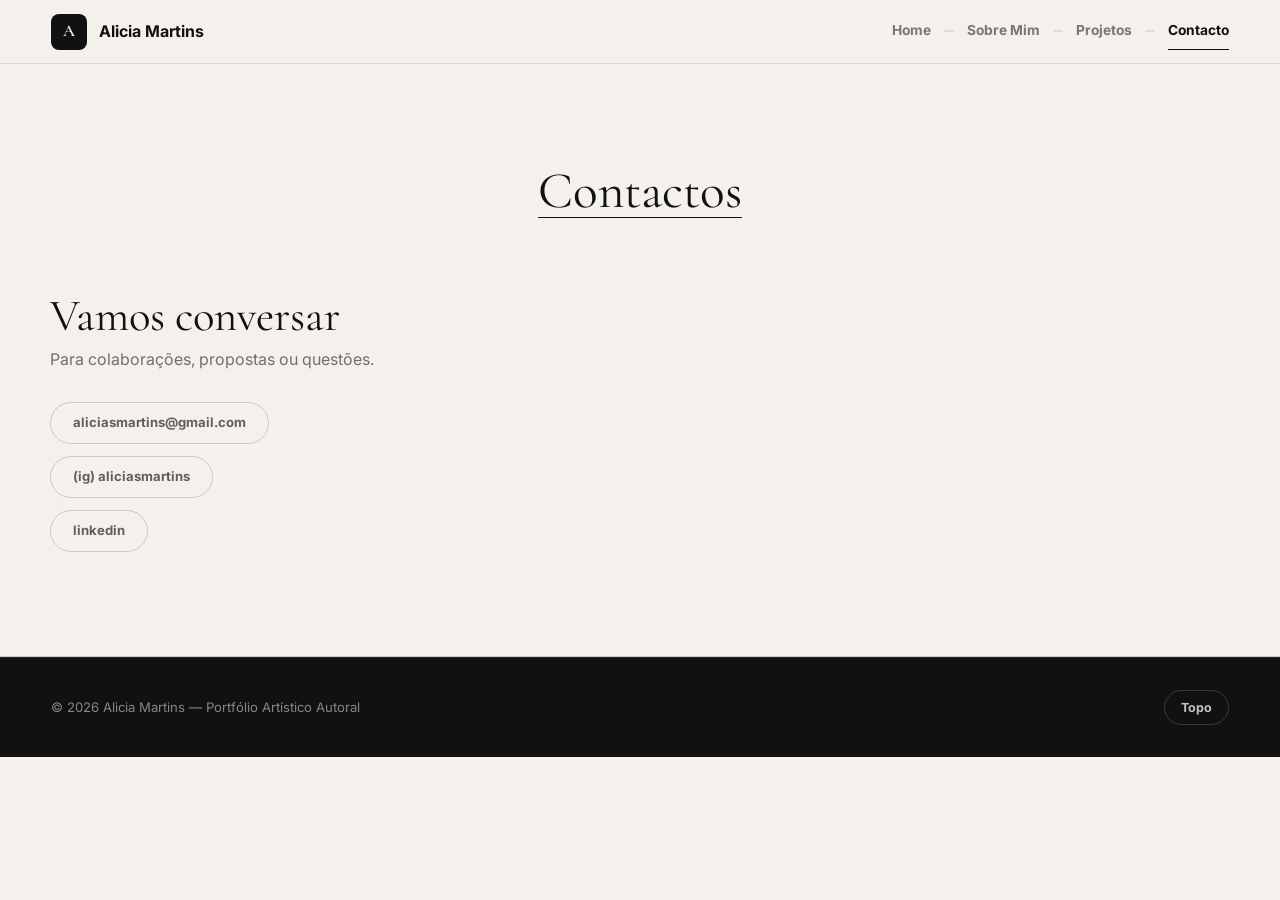
==== contacto.html @ c92438bd "Separar portfolio em paginas" ====
<!DOCTYPE html>
<html lang="pt-PT">
<head>
  <meta charset="UTF-8" />
  <meta name="viewport" content="width=device-width, initial-scale=1.0" />
  <title>Contacto — Alicia Martins</title>
  <meta name="description" content="Contactos de Alicia Martins para colaborações, propostas ou questões sobre o portfólio artístico." />
  <link rel="preconnect" href="https://fonts.googleapis.com" />
  <link rel="preconnect" href="https://fonts.gstatic.com" crossorigin />
  <link href="https://fonts.googleapis.com/css2?family=Inter:wght@300;400;500;600;700;800&family=Cormorant+Garamond:ital,wght@0,300;0,400;0,500;0,600;1,400;1,500&display=swap" rel="stylesheet" />
  <link rel="stylesheet" href="css/style.css" />
</head>
<body data-page="contacto">
  <header class="site-header" id="topo">
    <a class="brand" href="index.html" aria-label="Voltar ao início">
      <span class="brand-mark">A</span>
      <span class="brand-text">Alicia Martins</span>
    </a>
    <button class="nav-toggle" id="navToggle" type="button" aria-label="Abrir menu" aria-expanded="false">
      <span></span>
      <span></span>
    </button>
    <nav class="main-nav" id="mainNav" aria-label="Navegação principal">
      <a href="index.html" data-nav="home">Home</a>
      <a href="sobre.html" data-nav="sobre">Sobre Mim</a>
      <a href="projetos.html" data-nav="projetos">Projetos</a>
      <a href="contacto.html" data-nav="contacto">Contacto</a>
    </nav>
  </header>

  <main class="page-main">
    <section class="contact" id="contacto">
      <div class="section-shell">
        <h1 class="contact-heading">Contactos</h1>
        <div class="contact-grid">
          <div class="contact-copy">
            <p class="contact-lead">Vamos conversar</p>
            <p>Para colaborações, propostas ou questões.</p>
            <div class="contact-links" role="group" aria-label="Links de contacto">
              <a href="mailto:aliciasmartins@gmail.com">aliciasmartins@gmail.com</a>
              <a href="https://instagram.com/aliciasmartins" target="_blank" rel="noopener">(ig) aliciasmartins</a>
              <a href="https://linkedin.com/in/aliciasmartins" target="_blank" rel="noopener">linkedin</a>
            </div>
          </div>
          <div class="contact-empty" aria-hidden="true"></div>
        </div>
      </div>
    </section>
  </main>

  <footer class="site-footer">
    <p>© <span id="year"></span> Alicia Martins — Portfólio Artístico Autoral</p>
    <a href="#topo">Topo</a>
  </footer>

  <script src="js/main.js"></script>
</body>
</html>
---- css/style.css ----
:root {
  --ink: #111;
  --muted: rgba(17, 17, 17, .58);
  --faint: rgba(17, 17, 17, .1);
  --line: rgba(17, 17, 17, .18);
  --paper: #f4f1ec;
  --white: #fffdfa;
  --max: 1180px;
  --radius: 18px;
  --font: "Inter", -apple-system, BlinkMacSystemFont, "Segoe UI", sans-serif;
  --serif: "Cormorant Garamond", Georgia, serif;
  --ease: cubic-bezier(.25, .46, .45, .94);
  --ease-out: cubic-bezier(.16, 1, .3, 1);
  --transition: .3s var(--ease);
}

*,
*::before,
*::after {
  box-sizing: border-box;
  margin: 0;
  padding: 0;
}

html {
  scroll-behavior: smooth;
}

body {
  min-width: 320px;
  overflow-x: hidden;
  background: var(--paper);
  color: var(--ink);
  font-family: var(--font);
  font-size: 16px;
  line-height: 1.7;
  -webkit-font-smoothing: antialiased;
}

a {
  color: inherit;
  text-decoration: none;
  transition: color var(--transition), border-color var(--transition);
}

img {
  display: block;
  max-width: 100%;
}

button {
  color: inherit;
  font: inherit;
}

::selection {
  background: rgba(17, 17, 17, .12);
}

.site-header {
  position: fixed;
  z-index: 20;
  top: 0;
  left: 0;
  right: 0;
  display: flex;
  align-items: center;
  justify-content: space-between;
  height: 64px;
  padding: 0 clamp(20px, 4vw, 52px);
  background: rgba(244, 241, 236, .92);
  border-bottom: 1px solid var(--faint);
  backdrop-filter: blur(18px);
  transition: box-shadow .4s var(--ease), background .4s var(--ease);
}

.site-header.scrolled {
  box-shadow: 0 1px 12px rgba(17, 17, 17, .06);
  background: rgba(244, 241, 236, .96);
}

.brand {
  display: flex;
  align-items: center;
  gap: 12px;
  font-weight: 700;
  transition: opacity var(--transition);
}

.brand:hover {
  opacity: .72;
}

.brand-mark {
  display: grid;
  place-items: center;
  width: 36px;
  height: 36px;
  border-radius: 8px;
  background: var(--ink);
  color: var(--paper);
  font-family: var(--serif);
  font-size: 1.05rem;
  font-weight: 600;
  transition: transform var(--transition);
}

.brand:hover .brand-mark {
  transform: scale(1.06);
}

.main-nav {
  display: flex;
  align-items: center;
  gap: clamp(22px, 3vw, 36px);
  color: rgba(17, 17, 17, .55);
  font-size: .86rem;
  font-weight: 700;
}

/* Decorative dashes between nav links (wireframe match) */
.main-nav a {
  position: relative;
  padding: 6px 0;
  border-bottom: 1.5px solid transparent;
  transition: color var(--transition), border-color var(--transition);
}

.main-nav a:not(:last-child)::after {
  content: '';
  position: absolute;
  right: calc(-0.5 * clamp(22px, 3vw, 36px) - .35em);
  top: 50%;
  width: 10px;
  height: 1px;
  transform: translateY(-50%);
  background: var(--line);
  pointer-events: none;
}

.main-nav a:hover,
.main-nav a.active {
  color: var(--ink);
  border-bottom-color: var(--ink);
}

.nav-toggle {
  display: none;
  width: 38px;
  height: 38px;
  border: 0;
  background: transparent;
}

.nav-toggle span {
  display: block;
  width: 22px;
  height: 1.5px;
  margin: 6px auto;
  background: var(--ink);
}

.section-shell {
  width: min(100% - 40px, var(--max));
  margin: 0 auto;
}

.hero,
.process,
.about,
.projects,
.contact {
  border-bottom: 1px solid var(--line);
}

.hero {
  padding-top: 64px;
}

.page-main {
  padding-top: 64px;
}

.hero-shell {
  display: grid;
  grid-template-columns: .86fr 1.14fr;
  gap: clamp(46px, 8vw, 110px);
  align-items: center;
  min-height: 445px;
  padding: 54px 0 58px;
}

.section-kicker {
  margin-bottom: 28px;
  color: rgba(17, 17, 17, .72);
  font-size: .95rem;
  font-weight: 700;
}

.hero-copy h1 {
  max-width: 460px;
  margin-bottom: 24px;
  font-size: clamp(1.7rem, 2.8vw, 2.55rem);
  font-weight: 500;
  line-height: 1.12;
  letter-spacing: 0;
}

.hero-copy p:not(.section-kicker) {
  max-width: 520px;
  color: var(--muted);
  line-height: 1.75;
}

.hero-copy p + p {
  margin-top: 16px;
}

.hero-projects {
  display: grid;
  grid-template-columns: repeat(2, minmax(160px, 1fr));
  gap: 18px;
  max-width: 500px;
  margin-left: auto;
}

.hero-card {
  position: relative;
  min-height: 150px;
  overflow: hidden;
  border: 1.5px solid var(--line);
  border-radius: var(--radius);
  background: var(--white);
  transition: transform .35s var(--ease-out), box-shadow .35s var(--ease-out), border-color var(--transition);
}

.hero-card:hover {
  transform: translateY(-4px);
  box-shadow: 0 8px 28px rgba(17, 17, 17, .08);
  border-color: rgba(17, 17, 17, .3);
}

.hero-card--lower {
  grid-column: 1 / 2;
  transform: translateX(42%);
}

.hero-card--lower:hover {
  transform: translateX(42%) translateY(-4px);
}

.hero-card img {
  width: 100%;
  height: 150px;
  object-fit: cover;
  opacity: .34;
  filter: grayscale(.12);
  transition: opacity .5s var(--ease), transform .5s var(--ease);
}

.hero-card:hover img {
  opacity: .52;
  transform: scale(1.04);
}

.hero-card span,
.hero-card strong {
  position: absolute;
  z-index: 1;
  left: 18px;
}

.hero-card span {
  top: 15px;
  font-size: .82rem;
  font-weight: 800;
}

.hero-card strong {
  right: 18px;
  bottom: 15px;
  font-weight: 800;
  line-height: 1.25;
}

.process,
.about,
.projects,
.contact {
  padding: clamp(70px, 8vw, 104px) 0;
}

.underlined-title {
  display: inline-block;
  margin-bottom: 18px;
  border-bottom: 1px solid var(--ink);
  font-family: var(--serif);
  font-size: clamp(1.9rem, 3.6vw, 3rem);
  font-weight: 400;
  line-height: .98;
}

.section-lead {
  max-width: 640px;
  margin-bottom: 38px;
  color: var(--muted);
}

.process-steps {
  display: grid;
  grid-template-columns: repeat(3, 1fr);
  gap: 18px;
}

.process-card {
  position: relative;
  min-height: 220px;
  padding: 28px;
  border: 1.5px solid var(--line);
  border-radius: var(--radius);
  background: rgba(255, 253, 250, .55);
  overflow: hidden;
  transition: transform .35s var(--ease-out), box-shadow .35s var(--ease-out), border-color var(--transition);
}

/* Decorative gradient accent for process cards */
.process-card::after {
  content: '';
  position: absolute;
  top: 0;
  right: 0;
  width: 80px;
  height: 80px;
  background: radial-gradient(circle at 100% 0%, rgba(17, 17, 17, .04) 0%, transparent 70%);
  border-radius: 0 var(--radius) 0 0;
  pointer-events: none;
  transition: opacity var(--transition);
}

.process-card:hover {
  transform: translateY(-3px);
  box-shadow: 0 6px 24px rgba(17, 17, 17, .06);
  border-color: rgba(17, 17, 17, .28);
}

.process-card:hover::after {
  opacity: 1.6;
}

.process-card span,
.category-body span,
.card-meta {
  font-size: .78rem;
  font-weight: 800;
  letter-spacing: .04em;
}

.process-card h3 {
  margin: 28px 0 16px;
  font-size: 1.08rem;
  line-height: 1.35;
}

.process-card p {
  color: var(--muted);
  font-size: .92rem;
}

.about .section-kicker {
  margin-bottom: 30px;
}

.about-grid {
  display: grid;
  grid-template-columns: .78fr 1.22fr;
  gap: clamp(40px, 8vw, 96px);
  align-items: center;
}

.portrait-frame {
  width: min(100%, 315px);
  border: 1.5px solid var(--line);
  border-radius: var(--radius);
  background: var(--white);
  padding: 18px;
}

.portrait-frame img {
  width: 100%;
  height: auto;
}

.about-copy h1,
.about-copy h2 {
  margin-bottom: 24px;
  font-family: var(--serif);
  font-size: clamp(2.5rem, 5vw, 4.4rem);
  font-weight: 400;
  line-height: .95;
}

.about-copy p {
  max-width: 690px;
  color: var(--muted);
  font-size: .96rem;
}

.about-copy p + p {
  margin-top: 14px;
}

.chip-row {
  display: flex;
  flex-wrap: wrap;
  gap: 10px;
  margin-top: 26px;
}

.chip-row span,
.filter,
.pill-link,
.contact-links a {
  display: inline-flex;
  align-items: center;
  justify-content: center;
  min-height: 34px;
  padding: 0 16px;
  border: 1.5px solid var(--line);
  border-radius: 999px;
  background: transparent;
  color: rgba(17, 17, 17, .65);
  font-size: .82rem;
  font-weight: 700;
  transition: all var(--transition);
}

.about-cta {
  margin-top: clamp(54px, 7vw, 84px);
  text-align: center;
}

.about-cta p {
  display: inline-block;
  margin-bottom: 18px;
  border-bottom: 1px solid var(--ink);
  font-family: var(--serif);
  font-size: clamp(1.8rem, 3.4vw, 3rem);
  line-height: 1;
}

.pill-link {
  min-height: 42px;
  padding: 0 26px;
}

.pill-link:hover {
  background: var(--ink);
  color: var(--paper);
  border-color: var(--ink);
  transform: translateY(-1px);
}

.projects h1,
.projects h2 {
  margin-bottom: 8px;
  font-family: var(--serif);
  font-size: clamp(2rem, 3.8vw, 3.2rem);
  font-weight: 400;
  line-height: .98;
}

.projects-sub {
  max-width: 520px;
  color: var(--muted);
}

.filter-bar {
  display: flex;
  flex-wrap: wrap;
  gap: 10px;
  margin: 22px 0 34px;
}

.filter {
  cursor: pointer;
  transition: all var(--transition);
}

.filter:hover {
  border-color: rgba(17, 17, 17, .38);
  background: rgba(17, 17, 17, .04);
}

.filter.active {
  background: var(--ink);
  color: var(--paper);
  border-color: var(--ink);
  box-shadow: 0 2px 8px rgba(17, 17, 17, .14);
}

.category-gallery {
  display: grid;
  grid-template-columns: repeat(3, 1fr);
  gap: 22px;
  margin-bottom: clamp(54px, 7vw, 80px);
}

.category-card {
  position: relative;
  display: block;
  min-height: 320px;
  overflow: hidden;
  border: 1.5px solid var(--line);
  border-radius: var(--radius);
  background: var(--white);
  cursor: pointer;
  text-align: left;
  transition: transform .35s var(--ease-out), box-shadow .35s var(--ease-out), border-color var(--transition);
}

.category-card:hover {
  transform: translateY(-5px);
  box-shadow: 0 12px 32px rgba(17, 17, 17, .1);
  border-color: rgba(17, 17, 17, .32);
}

.category-thumb {
  position: absolute;
  inset: 0;
}

.category-thumb::after {
  content: "";
  position: absolute;
  inset: 0;
  background: linear-gradient(180deg, rgba(244, 241, 236, .08), rgba(244, 241, 236, .88));
}

.category-thumb img {
  width: 100%;
  height: 100%;
  object-fit: cover;
  opacity: .58;
  transition: opacity .5s var(--ease), transform .5s var(--ease);
}

.category-card:hover .category-thumb img {
  opacity: .72;
  transform: scale(1.04);
}

.category-body {
  position: absolute;
  z-index: 1;
  left: 22px;
  right: 22px;
  bottom: 20px;
}

.category-body h3 {
  margin: 12px 0;
  font-family: var(--serif);
  font-size: clamp(1.7rem, 3vw, 2.45rem);
  font-weight: 600;
  line-height: .96;
}

.category-body p {
  color: var(--muted);
  font-size: .9rem;
}

.project-detail-head {
  display: flex;
  align-items: flex-end;
  justify-content: space-between;
  gap: 24px;
  margin-bottom: 24px;
  padding-top: 28px;
  border-top: 1px solid var(--line);
}

.project-detail-head h2,
.project-detail-head h3 {
  font-family: var(--serif);
  font-size: clamp(1.6rem, 3vw, 2.35rem);
  font-weight: 400;
}

.project-detail-head a {
  color: var(--muted);
  border-bottom: 1px solid rgba(17, 17, 17, .26);
  font-size: .92rem;
}

.gallery {
  display: grid;
  grid-template-columns: repeat(3, 1fr);
  gap: 18px;
}

.card {
  position: relative;
  display: block;
  height: 320px;
  overflow: hidden;
  border: 1.5px solid var(--line);
  border-radius: var(--radius);
  background: var(--white);
  cursor: pointer;
  text-align: left;
  transition: transform .35s var(--ease-out), box-shadow .35s var(--ease-out), border-color var(--transition);
}

.card:hover {
  transform: translateY(-5px);
  box-shadow: 0 12px 32px rgba(17, 17, 17, .1);
  border-color: rgba(17, 17, 17, .32);
}

.card-thumb {
  position: absolute;
  inset: 0;
}

.card-thumb::after {
  content: "";
  position: absolute;
  inset: 0;
  background: linear-gradient(180deg, rgba(17, 17, 17, .02) 35%, rgba(17, 17, 17, .68));
}

.card-thumb img {
  width: 100%;
  height: 100%;
  object-fit: cover;
  transition: transform .5s var(--ease);
}

.card:hover .card-thumb img {
  transform: scale(1.05);
}

.card-body {
  position: absolute;
  z-index: 1;
  left: 20px;
  right: 20px;
  bottom: 18px;
  color: var(--paper);
}

.card-meta {
  display: flex;
  justify-content: space-between;
  margin-bottom: 10px;
}

.card h3 {
  font-family: var(--serif);
  font-size: 1.45rem;
  font-weight: 600;
  line-height: 1.05;
}

.card p {
  margin-top: 8px;
  color: rgba(244, 241, 236, .72);
  font-size: .84rem;
}

.contact {
  min-height: 560px;
}

.contact-links a:hover {
  border-color: rgba(17, 17, 17, .38);
  background: var(--ink);
  color: var(--paper);
  transform: translateY(-1px);
  box-shadow: 0 2px 8px rgba(17, 17, 17, .1);
}

.contact-heading {
  width: fit-content;
  margin: 0 auto clamp(46px, 6vw, 76px);
  border-bottom: 1px solid var(--ink);
  font-family: var(--serif);
  font-size: clamp(2rem, 4vw, 3.2rem);
  font-weight: 400;
  line-height: .98;
}

.contact-grid {
  display: grid;
  grid-template-columns: minmax(260px, 520px) 1fr;
  gap: clamp(40px, 9vw, 130px);
}

.contact-lead {
  margin-bottom: 8px;
  font-family: var(--serif);
  font-size: clamp(1.8rem, 3.5vw, 3rem);
  line-height: 1;
}

.contact-copy > p:not(.contact-lead) {
  color: var(--muted);
}

.contact-links {
  display: flex;
  flex-direction: column;
  align-items: flex-start;
  gap: 12px;
  margin-top: 28px;
}

.contact-links a {
  min-height: 42px;
  padding: 0 22px;
}

.contact-empty {
  min-height: 260px;
}

.site-footer {
  display: flex;
  justify-content: space-between;
  align-items: center;
  gap: 16px;
  padding: 32px clamp(20px, 4vw, 52px);
  color: rgba(244, 241, 236, .52);
  background: var(--ink);
  font-size: .82rem;
  border-top: 1px solid rgba(244, 241, 236, .08);
}

.site-footer a {
  color: rgba(244, 241, 236, .8);
  font-weight: 700;
  padding: 6px 16px;
  border: 1px solid rgba(244, 241, 236, .18);
  border-radius: 999px;
  font-size: .78rem;
  transition: all var(--transition);
}

.site-footer a:hover {
  background: rgba(244, 241, 236, .12);
  color: rgba(244, 241, 236, 1);
  border-color: rgba(244, 241, 236, .32);
}

.modal {
  position: fixed;
  z-index: 50;
  inset: 0;
  display: none;
}

.modal.open {
  display: block;
}

.modal-backdrop {
  position: absolute;
  inset: 0;
  background: rgba(17, 17, 17, .72);
  backdrop-filter: blur(4px);
}

.modal-panel {
  position: relative;
  width: min(960px, calc(100% - 24px));
  max-height: calc(100vh - 24px);
  margin: 12px auto;
  overflow: auto;
  border-radius: var(--radius);
  background: var(--paper);
  box-shadow: 0 24px 64px rgba(17, 17, 17, .28);
}

.modal-close {
  position: sticky;
  z-index: 2;
  top: 12px;
  float: right;
  display: grid;
  place-items: center;
  width: 40px;
  height: 40px;
  margin: 12px;
  border: 0;
  border-radius: 50%;
  background: var(--ink);
  color: var(--paper);
  cursor: pointer;
  font-size: 1.6rem;
  line-height: 1;
  transition: transform var(--transition), background var(--transition);
}

.modal-close:hover {
  transform: scale(1.1) rotate(90deg);
  background: rgba(17, 17, 17, .8);
}

.modal-body {
  padding: clamp(22px, 4vw, 48px);
}

.modal-hero {
  display: grid;
  grid-template-columns: 1fr .9fr;
  gap: 32px;
  clear: both;
}

.modal-gallery {
  display: grid;
  gap: 10px;
}

.modal-gallery img {
  width: 100%;
  max-height: 580px;
  object-fit: contain;
  border-radius: 14px;
  background: var(--white);
}

.modal-info .cat-badge {
  display: inline-flex;
  min-height: 30px;
  align-items: center;
  padding: 0 12px;
  border-radius: 999px;
  background: var(--accent, var(--ink));
  color: var(--paper);
  font-size: .72rem;
  font-weight: 800;
}

.modal-info h2 {
  margin: 18px 0;
  font-family: var(--serif);
  font-size: clamp(2rem, 4vw, 3.4rem);
  font-weight: 500;
  line-height: 1;
}

.modal-info > p {
  color: var(--muted);
}

.info-grid {
  display: grid;
  gap: 12px;
  margin-top: 24px;
}

.info-grid div {
  padding: 15px;
  border: 1px solid var(--faint);
  border-radius: 12px;
  background: var(--white);
}

.info-grid strong {
  display: block;
  margin-bottom: 4px;
  color: var(--accent, var(--ink));
  font-size: .72rem;
  font-weight: 800;
  letter-spacing: .05em;
  text-transform: uppercase;
}

.info-grid span {
  color: var(--muted);
  font-size: .9rem;
}


/* ──────────────────────────────────────────────
   Scroll-reveal animations
   ────────────────────────────────────────────── */

.reveal-ready {
  opacity: 0;
  transform: translateY(28px);
  transition: opacity .6s cubic-bezier(.22,1,.36,1),
              transform .6s cubic-bezier(.22,1,.36,1);
}

.reveal-ready.revealed {
  opacity: 1;
  transform: translateY(0);
}

/* ──────────────────────────────────────────────
   Card enter / exit (filter transitions)
   ────────────────────────────────────────────── */

.card-enter {
  opacity: 0;
  transform: translateY(20px) scale(.97);
  transition: opacity .4s cubic-bezier(.22,1,.36,1),
              transform .4s cubic-bezier(.22,1,.36,1);
  transition-delay: calc(var(--stagger, 0) * .07s);
}

.card-enter.card-entered {
  opacity: 1;
  transform: translateY(0) scale(1);
}

.card-exit {
  opacity: 0;
  transform: scale(.96);
  transition: opacity .18s ease, transform .18s ease;
}

/* ──────────────────────────────────────────────
   Modal fade + scale animation
   ────────────────────────────────────────────── */

.modal.open .modal-backdrop {
  opacity: 0;
  transition: opacity .3s ease;
}

.modal.modal-visible .modal-backdrop {
  opacity: 1;
}

.modal.open .modal-panel {
  opacity: 0;
  transform: translateY(24px) scale(.96);
  transition: opacity .32s cubic-bezier(.22,1,.36,1),
              transform .32s cubic-bezier(.22,1,.36,1);
}

.modal.modal-visible .modal-panel {
  opacity: 1;
  transform: translateY(0) scale(1);
}

/* ──────────────────────────────────────────────
   Image loading skeleton
   ────────────────────────────────────────────── */

.img-loading {
  position: relative;
  overflow: hidden;
}

.img-loading::before {
  content: "";
  position: absolute;
  inset: 0;
  z-index: 2;
  background: linear-gradient(90deg,
    rgba(17,17,17,.06) 25%,
    rgba(17,17,17,.12) 50%,
    rgba(17,17,17,.06) 75%);
  background-size: 200% 100%;
  animation: shimmer 1.4s ease-in-out infinite;
  border-radius: inherit;
}

.img-loading img {
  opacity: 0;
  transition: opacity .4s ease;
}

.img-loading img.loaded {
  opacity: 1;
}

img.load-error {
  opacity: .3;
  filter: grayscale(1);
}

@keyframes shimmer {
  0%   { background-position: 200% 0; }
  100% { background-position: -200% 0; }
}

/* ──────────────────────────────────────────────
   Hero heading word reveal
   ────────────────────────────────────────────── */

.hero-reveal .hero-word {
  display: inline-block;
  opacity: 0;
  transform: translateY(18px);
  transition: opacity .5s cubic-bezier(.22,1,.36,1),
              transform .5s cubic-bezier(.22,1,.36,1);
  transition-delay: calc(var(--word-i, 0) * .12s + .15s);
}

.hero-reveal--active .hero-word {
  opacity: 1;
  transform: translateY(0);
}

/* ──────────────────────────────────────────────
   Interactive hover enhancements
   ────────────────────────────────────────────── */

.portrait-frame {
  transition: box-shadow .4s cubic-bezier(.22,1,.36,1),
              transform .4s cubic-bezier(.22,1,.36,1);
}

.portrait-frame:hover {
  box-shadow: 0 8px 32px rgba(17, 17, 17, .08);
  transform: translateY(-2px);
}

.chip-row span:hover {
  border-color: rgba(17, 17, 17, .38);
  background: rgba(17, 17, 17, .04);
}

.project-detail-head a {
  transition: color .25s ease, border-color .25s ease;
}

.project-detail-head a:hover {
  color: var(--ink);
  border-bottom-color: var(--ink);
}

/* ──────────────────────────────────────────────
   Accessibility — focus-visible outlines
   ────────────────────────────────────────────── */

:focus-visible {
  outline: 2px solid var(--ink);
  outline-offset: 3px;
  border-radius: 4px;
}

.modal-close:focus-visible {
  outline-color: var(--paper);
}

/* ──────────────────────────────────────────────
   Responsive — tablet (≤960px)
   ────────────────────────────────────────────── */

@media (max-width: 960px) {
  .page-main {
    padding-top: 104px;
  }

  .site-header {
    height: auto;
    min-height: 64px;
    flex-wrap: wrap;
    gap: 8px;
    padding-top: 12px;
    padding-bottom: 10px;
  }

  .nav-toggle {
    display: none;
  }

  .main-nav {
    display: grid;
    position: static;
    width: 100%;
    grid-template-columns: repeat(4, minmax(0, 1fr));
    gap: 4px;
    overflow: hidden;
    padding: 0 0 2px;
    font-size: .72rem;
    text-align: center;
  }

  /* Hide decorative dashes on smaller screens */
  .main-nav a:not(:last-child)::after {
    display: none;
  }

  .main-nav a {
    white-space: nowrap;
  }

  .hero-shell,
  .about-grid,
  .contact-grid,
  .modal-hero {
    grid-template-columns: 1fr;
  }

  .hero-projects {
    max-width: none;
    margin-left: 0;
  }

  .process-steps,
  .category-gallery,
  .gallery {
    grid-template-columns: 1fr;
  }

  .portrait-frame {
    width: min(100%, 280px);
  }

  .contact-empty {
    display: none;
  }
}

/* ──────────────────────────────────────────────
   Responsive — mobile (≤680px)
   ────────────────────────────────────────────── */

@media (max-width: 680px) {
  .page-main {
    padding-top: 96px;
  }

  .site-header {
    height: auto;
  }

  .nav-toggle {
    display: block;
  }

  .main-nav {
    display: none;
    flex-direction: column;
    align-items: stretch;
    gap: 6px;
    padding-top: 8px;
  }

  .main-nav.open {
    display: flex;
  }

  .main-nav a {
    padding: 9px 12px;
    border: 1px solid var(--faint);
    border-radius: 8px;
    background: rgba(255, 253, 250, .42);
  }

  .section-shell {
    width: min(100% - 40px, var(--max));
  }

  .hero-shell {
    min-height: auto;
    padding: 64px 0 42px;
  }

  .hero-copy h1 {
    font-size: clamp(1.8rem, 8vw, 2.5rem);
  }

  .hero-copy p:not(.section-kicker) {
    max-width: 330px;
  }

  .hero-projects {
    grid-template-columns: 1fr;
    gap: 14px;
  }

  .hero-card,
  .hero-card img {
    height: 148px;
    min-height: 148px;
  }

  .hero-card--lower {
    grid-column: auto;
    transform: none;
  }

  .hero-card--lower:hover {
    transform: translateY(-4px);
  }

  .process,
  .about,
  .projects,
  .contact {
    padding: 58px 0;
  }

  .underlined-title,
  .contact-heading {
    font-size: clamp(2.1rem, 11vw, 3rem);
  }

  .process-card,
  .category-card {
    min-height: 220px;
  }

  .project-detail-head {
    display: block;
  }

  .project-detail-head a {
    display: inline-block;
    margin-top: 10px;
  }

  .card {
    height: 300px;
  }

  .contact-links a {
    width: 100%;
    justify-content: center;
    text-align: center;
  }

  .site-footer {
    flex-direction: column;
    text-align: center;
  }
}

/* ──────────────────────────────────────────────
   Prefers reduced motion — disable all
   ────────────────────────────────────────────── */

@media (prefers-reduced-motion: reduce) {
  *,
  *::before,
  *::after {
    animation-duration: 0.01ms !important;
    animation-iteration-count: 1 !important;
    transition-duration: 0.01ms !important;
  }

  .reveal-ready {
    opacity: 1;
    transform: none;
  }

  .card-enter {
    opacity: 1;
    transform: none;
  }

  .hero-reveal .hero-word {
    opacity: 1;
    transform: none;
  }

  html {
    scroll-behavior: auto;
  }
}
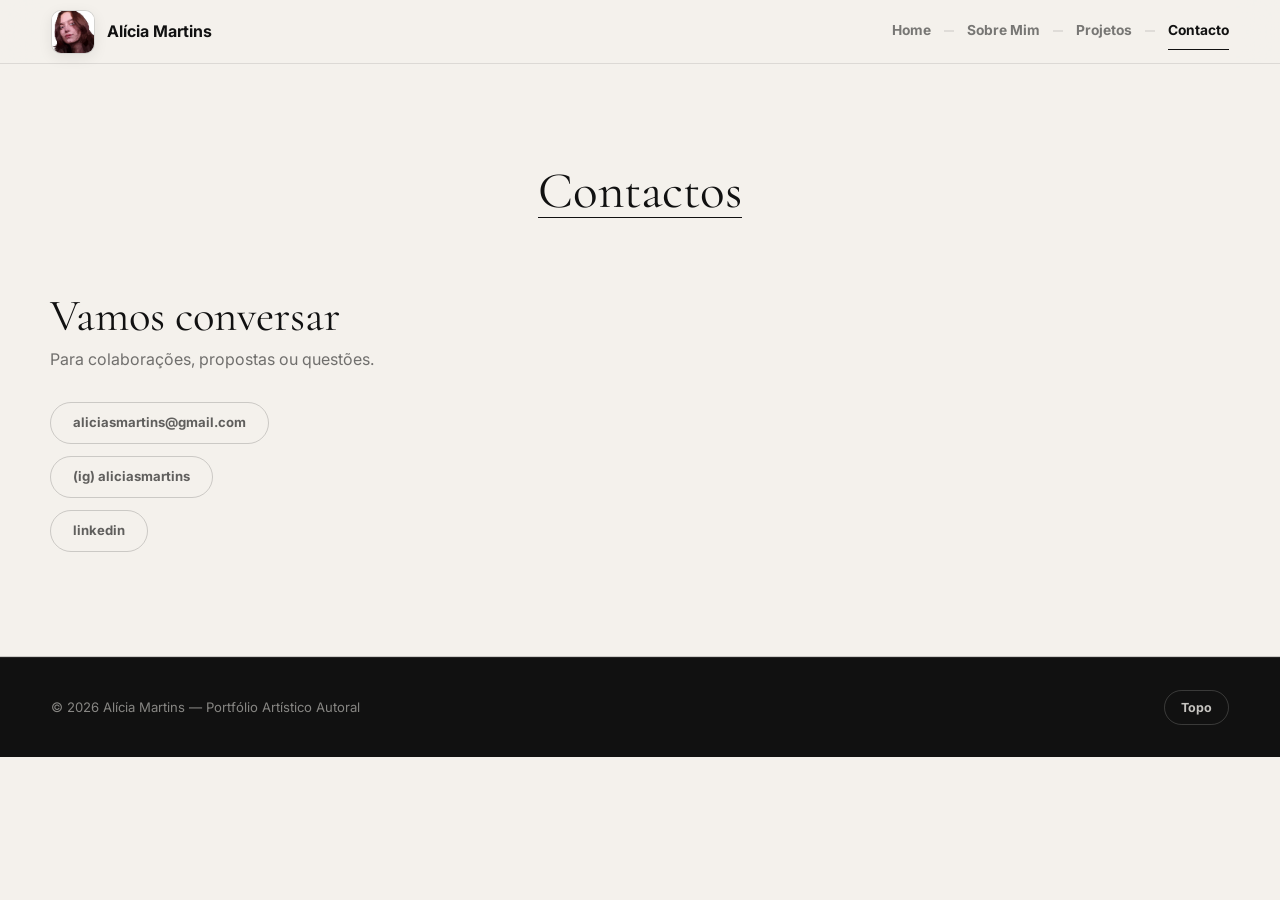
==== commit a52b556f: "Corrigir nome e avatar da marca" ====
--- a/contacto.html
+++ b/contacto.html
@@ -3,8 +3,8 @@
 <head>
   <meta charset="UTF-8" />
   <meta name="viewport" content="width=device-width, initial-scale=1.0" />
-  <title>Contacto — Alicia Martins</title>
-  <meta name="description" content="Contactos de Alicia Martins para colaborações, propostas ou questões sobre o portfólio artístico." />
+  <title>Contacto — Alícia Martins</title>
+  <meta name="description" content="Contactos de Alícia Martins para colaborações, propostas ou questões sobre o portfólio artístico." />
   <link rel="preconnect" href="https://fonts.googleapis.com" />
   <link rel="preconnect" href="https://fonts.gstatic.com" crossorigin />
   <link href="https://fonts.googleapis.com/css2?family=Inter:wght@300;400;500;600;700;800&family=Cormorant+Garamond:ital,wght@0,300;0,400;0,500;0,600;1,400;1,500&display=swap" rel="stylesheet" />
@@ -13,8 +13,8 @@
 <body data-page="contacto">
   <header class="site-header" id="topo">
     <a class="brand" href="index.html" aria-label="Voltar ao início">
-      <span class="brand-mark">A</span>
-      <span class="brand-text">Alicia Martins</span>
+      <span class="brand-mark"><img src="assets/img/autorretrato-fundo-claro.png" alt="" /></span>
+      <span class="brand-text">Alícia Martins</span>
     </a>
     <button class="nav-toggle" id="navToggle" type="button" aria-label="Abrir menu" aria-expanded="false">
       <span></span>
@@ -49,7 +49,7 @@
   </main>
 
   <footer class="site-footer">
-    <p>© <span id="year"></span> Alicia Martins — Portfólio Artístico Autoral</p>
+    <p>© <span id="year"></span> Alícia Martins — Portfólio Artístico Autoral</p>
     <a href="#topo">Topo</a>
   </footer>
 
--- a/css/style.css
+++ b/css/style.css
@@ -5,6 +5,10 @@
   --line: rgba(17, 17, 17, .18);
   --paper: #f4f1ec;
   --white: #fffdfa;
+  --paint: #8A1F1F;
+  --digital: #233B73;
+  --animation: #7B8B5A;
+  --shadow-soft: 0 18px 48px rgba(17, 17, 17, .1);
   --max: 1180px;
   --radius: 18px;
   --font: "Inter", -apple-system, BlinkMacSystemFont, "Segoe UI", sans-serif;
@@ -24,6 +28,7 @@
 
 html {
   scroll-behavior: smooth;
+  scroll-padding-top: 96px;
 }
 
 body {
@@ -92,21 +97,28 @@
 }
 
 .brand-mark {
-  display: grid;
-  place-items: center;
-  width: 36px;
-  height: 36px;
-  border-radius: 8px;
-  background: var(--ink);
-  color: var(--paper);
-  font-family: var(--serif);
-  font-size: 1.05rem;
-  font-weight: 600;
-  transition: transform var(--transition);
+  width: 44px;
+  height: 44px;
+  overflow: hidden;
+  border: 1px solid rgba(17, 17, 17, .18);
+  border-radius: 10px;
+  background: var(--white);
+  box-shadow: 0 4px 14px rgba(17, 17, 17, .08);
+  transition: transform var(--transition), box-shadow var(--transition);
+}
+
+.brand-mark img {
+  width: 100%;
+  height: 100%;
+  object-fit: cover;
+  object-position: 50% 34%;
+  transform: scale(1.55);
+  transform-origin: 50% 34%;
 }
 
 .brand:hover .brand-mark {
   transform: scale(1.06);
+  box-shadow: 0 6px 18px rgba(17, 17, 17, .12);
 }
 
 .main-nav {
@@ -171,23 +183,35 @@
 .projects,
 .contact {
   border-bottom: 1px solid var(--line);
+  position: relative;
+  overflow: hidden;
+}
+
+.hero,
+.projects {
+  isolation: isolate;
 }
 
 .hero {
   padding-top: 64px;
 }
 
+.hero::before,
+.projects::before {
+  display: none;
+}
+
 .page-main {
   padding-top: 64px;
 }
 
 .hero-shell {
   display: grid;
-  grid-template-columns: .86fr 1.14fr;
-  gap: clamp(46px, 8vw, 110px);
+  grid-template-columns: .72fr 1.28fr;
+  gap: clamp(42px, 7vw, 96px);
   align-items: center;
-  min-height: 445px;
-  padding: 54px 0 58px;
+  min-height: min(720px, calc(100vh - 64px));
+  padding: clamp(68px, 9vw, 112px) 0 clamp(62px, 8vw, 96px);
 }
 
 .section-kicker {
@@ -195,20 +219,24 @@
   color: rgba(17, 17, 17, .72);
   font-size: .95rem;
   font-weight: 700;
+  letter-spacing: .06em;
+  text-transform: uppercase;
 }
 
 .hero-copy h1 {
-  max-width: 460px;
+  max-width: 560px;
   margin-bottom: 24px;
-  font-size: clamp(1.7rem, 2.8vw, 2.55rem);
+  font-family: var(--serif);
+  font-size: clamp(2.55rem, 5.4vw, 5.25rem);
   font-weight: 500;
-  line-height: 1.12;
+  line-height: .92;
   letter-spacing: 0;
 }
 
 .hero-copy p:not(.section-kicker) {
   max-width: 520px;
   color: var(--muted);
+  font-size: clamp(1rem, 1.3vw, 1.1rem);
   line-height: 1.75;
 }
 
@@ -218,69 +246,130 @@
 
 .hero-projects {
   display: grid;
-  grid-template-columns: repeat(2, minmax(160px, 1fr));
-  gap: 18px;
-  max-width: 500px;
+  grid-template-columns: repeat(3, minmax(0, 1fr));
+  gap: 20px;
+  width: 100%;
+  max-width: 720px;
   margin-left: auto;
 }
 
 .hero-card {
   position: relative;
-  min-height: 150px;
+  display: flex;
+  flex-direction: column;
+  gap: 16px;
+  min-height: 300px;
   overflow: hidden;
   border: 1.5px solid var(--line);
   border-radius: var(--radius);
   background: var(--white);
+  padding: 18px;
+  box-shadow: 0 12px 32px rgba(17, 17, 17, .07);
   transition: transform .35s var(--ease-out), box-shadow .35s var(--ease-out), border-color var(--transition);
+}
+
+.hero-card--digital,
+.hero-card--pintura,
+.hero-card--animacao {
+  --preview-position: center;
+}
+
+.hero-card--digital {
+  --accent: var(--digital);
+  min-height: 300px;
+}
+
+.hero-card--pintura {
+  --accent: var(--paint);
+}
+
+.hero-card--animacao {
+  --accent: var(--animation);
 }
 
 .hero-card:hover {
   transform: translateY(-4px);
-  box-shadow: 0 8px 28px rgba(17, 17, 17, .08);
+  box-shadow: 0 18px 42px rgba(17, 17, 17, .1);
   border-color: rgba(17, 17, 17, .3);
 }
 
 .hero-card--lower {
-  grid-column: 1 / 2;
-  transform: translateX(42%);
+  grid-column: auto;
+  transform: none;
 }
 
 .hero-card--lower:hover {
-  transform: translateX(42%) translateY(-4px);
+  transform: translateY(-4px);
+}
+
+.hero-card::after {
+  display: none;
 }
 
 .hero-card img {
+  order: 2;
+  position: static;
   width: 100%;
-  height: 150px;
-  object-fit: cover;
-  opacity: .34;
-  filter: grayscale(.12);
+  height: 180px;
+  min-height: 0;
+  object-fit: contain;
+  object-position: var(--preview-position, center);
+  opacity: 1;
+  filter: none;
+  border-radius: 12px;
+  background: rgba(244, 241, 236, .62);
   transition: opacity .5s var(--ease), transform .5s var(--ease);
 }
 
+.hero-card.fit-contain img {
+  object-fit: contain;
+  padding: 0;
+  background: rgba(244, 241, 236, .62);
+}
+
 .hero-card:hover img {
-  opacity: .52;
-  transform: scale(1.04);
+  opacity: 1;
+  transform: scale(1.02);
 }
 
 .hero-card span,
 .hero-card strong {
-  position: absolute;
-  z-index: 1;
-  left: 18px;
+  position: static;
+  z-index: auto;
 }
 
 .hero-card span {
-  top: 15px;
+  order: 1;
   font-size: .82rem;
   font-weight: 800;
 }
 
 .hero-card strong {
-  right: 18px;
-  bottom: 15px;
+  order: 3;
+  color: var(--ink);
+  font-size: clamp(1.15rem, 1.8vw, 1.55rem);
   font-weight: 800;
   line-height: 1.25;
+  text-shadow: none;
+}
+
+.hero-card.is-future {
+  background: var(--white);
+}
+
+.hero-card .future-placeholder {
+  order: 2;
+  display: grid;
+  min-height: 180px;
+  place-items: center;
+  border: 1px dashed rgba(17, 17, 17, .2);
+  border-radius: 12px;
+  background: #fff;
+  color: rgba(17, 17, 17, .48);
+  font-size: .8rem;
+  font-weight: 800;
+  letter-spacing: .05em;
+  text-transform: uppercase;
 }
 
 .process,
@@ -325,16 +414,7 @@
 
 /* Decorative gradient accent for process cards */
 .process-card::after {
-  content: '';
-  position: absolute;
-  top: 0;
-  right: 0;
-  width: 80px;
-  height: 80px;
-  background: radial-gradient(circle at 100% 0%, rgba(17, 17, 17, .04) 0%, transparent 70%);
-  border-radius: 0 var(--radius) 0 0;
-  pointer-events: none;
-  transition: opacity var(--transition);
+  display: none;
 }
 
 .process-card:hover {
@@ -464,14 +544,24 @@
 .projects h2 {
   margin-bottom: 8px;
   font-family: var(--serif);
-  font-size: clamp(2rem, 3.8vw, 3.2rem);
+  font-size: clamp(2.45rem, 5vw, 4.4rem);
   font-weight: 400;
-  line-height: .98;
+  line-height: .92;
+}
+
+.projects-intro {
+  max-width: 680px;
+  margin-bottom: clamp(34px, 5vw, 56px);
+}
+
+.projects-intro .section-kicker {
+  margin-bottom: 16px;
 }
 
 .projects-sub {
   max-width: 520px;
   color: var(--muted);
+  font-size: clamp(1rem, 1.35vw, 1.12rem);
 }
 
 .filter-bar {
@@ -481,6 +571,14 @@
   margin: 22px 0 34px;
 }
 
+.filter-bar--details {
+  margin: 0 0 34px;
+}
+
+.project-details {
+  scroll-margin-top: 96px;
+}
+
 .filter {
   cursor: pointer;
   transition: all var(--transition);
@@ -501,60 +599,84 @@
 .category-gallery {
   display: grid;
   grid-template-columns: repeat(3, 1fr);
-  gap: 22px;
+  gap: 24px;
   margin-bottom: clamp(54px, 7vw, 80px);
 }
 
 .category-card {
   position: relative;
-  display: block;
-  min-height: 320px;
+  display: grid;
+  grid-template-rows: minmax(220px, 1fr) auto;
+  min-height: 0;
+  aspect-ratio: auto;
   overflow: hidden;
   border: 1.5px solid var(--line);
   border-radius: var(--radius);
   background: var(--white);
   cursor: pointer;
   text-align: left;
+  box-shadow: 0 10px 26px rgba(17, 17, 17, .055);
   transition: transform .35s var(--ease-out), box-shadow .35s var(--ease-out), border-color var(--transition);
 }
 
+.category-card:nth-child(2) {
+  transform: none;
+}
+
 .category-card:hover {
-  transform: translateY(-5px);
-  box-shadow: 0 12px 32px rgba(17, 17, 17, .1);
+  transform: translateY(-4px);
+  box-shadow: 0 16px 34px rgba(17, 17, 17, .08);
   border-color: rgba(17, 17, 17, .32);
 }
 
+.category-card:nth-child(2):hover {
+  transform: translateY(-4px);
+}
+
+.category-card::before {
+  display: none;
+}
+
 .category-thumb {
-  position: absolute;
-  inset: 0;
+  position: relative;
+  inset: auto;
+  display: grid;
+  min-height: 250px;
+  margin: 18px 18px 0;
+  overflow: hidden;
+  place-items: center;
+  border-radius: 12px;
+  background: rgba(244, 241, 236, .62);
 }
 
 .category-thumb::after {
-  content: "";
-  position: absolute;
-  inset: 0;
-  background: linear-gradient(180deg, rgba(244, 241, 236, .08), rgba(244, 241, 236, .88));
+  display: none;
 }
 
 .category-thumb img {
   width: 100%;
   height: 100%;
-  object-fit: cover;
-  opacity: .58;
+  object-fit: contain;
+  object-position: var(--preview-position, center);
+  opacity: 1;
   transition: opacity .5s var(--ease), transform .5s var(--ease);
 }
 
+.category-card.fit-contain .category-thumb img {
+  object-fit: contain;
+  padding: 0;
+  background: transparent;
+}
+
 .category-card:hover .category-thumb img {
-  opacity: .72;
-  transform: scale(1.04);
+  opacity: 1;
+  transform: scale(1.02);
 }
 
 .category-body {
-  position: absolute;
-  z-index: 1;
-  left: 22px;
-  right: 22px;
-  bottom: 20px;
+  position: static;
+  z-index: auto;
+  padding: 18px 22px 22px;
 }
 
 .category-body h3 {
@@ -570,12 +692,31 @@
   font-size: .9rem;
 }
 
+.category-card.is-future .category-thumb {
+  background: #fff;
+  border: 1px dashed rgba(17, 17, 17, .2);
+}
+
+.future-placeholder {
+  display: grid;
+  place-items: center;
+  width: 100%;
+  height: 100%;
+  min-height: 150px;
+  color: rgba(17, 17, 17, .48);
+  font-size: .78rem;
+  font-weight: 800;
+  letter-spacing: .05em;
+  text-align: center;
+  text-transform: uppercase;
+}
+
 .project-detail-head {
   display: flex;
   align-items: flex-end;
   justify-content: space-between;
   gap: 24px;
-  margin-bottom: 24px;
+  margin-bottom: 18px;
   padding-top: 28px;
   border-top: 1px solid var(--line);
 }
@@ -595,78 +736,152 @@
 
 .gallery {
   display: grid;
-  grid-template-columns: repeat(3, 1fr);
-  gap: 18px;
+  gap: clamp(42px, 6vw, 70px);
+}
+
+.project-group {
+  padding-top: 24px;
+  border-top: 1px solid var(--line);
+}
+
+.project-group-head {
+  display: flex;
+  align-items: flex-end;
+  justify-content: space-between;
+  gap: 24px;
+  margin-bottom: 22px;
+}
+
+.project-group-head span {
+  display: inline-block;
+  margin-bottom: 8px;
+  color: var(--accent, var(--ink));
+  font-size: .76rem;
+  font-weight: 800;
+  letter-spacing: .06em;
+  text-transform: uppercase;
+}
+
+.project-group-head h3 {
+  font-family: var(--serif);
+  font-size: clamp(1.9rem, 3.4vw, 3.05rem);
+  font-weight: 500;
+  line-height: .95;
+}
+
+.project-group-head p {
+  max-width: 390px;
+  color: var(--muted);
+  font-size: .9rem;
+}
+
+.project-group-grid {
+  display: grid;
+  grid-template-columns: repeat(3, minmax(0, 1fr));
+  gap: 20px;
 }
 
 .card {
   position: relative;
-  display: block;
-  height: 320px;
+  display: grid;
+  grid-template-rows: minmax(260px, auto) auto;
+  min-height: 0;
+  aspect-ratio: auto;
   overflow: hidden;
   border: 1.5px solid var(--line);
   border-radius: var(--radius);
   background: var(--white);
   cursor: pointer;
   text-align: left;
+  box-shadow: 0 10px 26px rgba(17, 17, 17, .055);
   transition: transform .35s var(--ease-out), box-shadow .35s var(--ease-out), border-color var(--transition);
 }
 
+.card.is-landscape {
+  grid-column: auto;
+  aspect-ratio: auto;
+}
+
+.card.is-wide {
+  grid-column: auto;
+  aspect-ratio: auto;
+}
+
+.card.is-portrait {
+  aspect-ratio: auto;
+}
+
 .card:hover {
-  transform: translateY(-5px);
-  box-shadow: 0 12px 32px rgba(17, 17, 17, .1);
+  transform: translateY(-4px);
+  box-shadow: 0 16px 34px rgba(17, 17, 17, .08);
   border-color: rgba(17, 17, 17, .32);
 }
 
 .card-thumb {
-  position: absolute;
-  inset: 0;
+  position: relative;
+  inset: auto;
+  display: grid;
+  min-height: 260px;
+  margin: 18px 18px 0;
+  overflow: hidden;
+  place-items: center;
+  border-radius: 12px;
+  background: rgba(244, 241, 236, .62);
 }
 
 .card-thumb::after {
-  content: "";
-  position: absolute;
-  inset: 0;
-  background: linear-gradient(180deg, rgba(17, 17, 17, .02) 35%, rgba(17, 17, 17, .68));
+  display: none;
 }
 
 .card-thumb img {
   width: 100%;
   height: 100%;
-  object-fit: cover;
+  object-fit: contain;
+  object-position: var(--preview-position, center);
   transition: transform .5s var(--ease);
 }
 
+.card.fit-contain .card-thumb img {
+  object-fit: contain;
+  padding: 0;
+  background: transparent;
+}
+
 .card:hover .card-thumb img {
-  transform: scale(1.05);
+  transform: scale(1.02);
 }
 
 .card-body {
-  position: absolute;
-  z-index: 1;
-  left: 20px;
-  right: 20px;
-  bottom: 18px;
-  color: var(--paper);
+  position: static;
+  z-index: auto;
+  padding: 16px 20px 22px;
+  color: var(--ink);
 }
 
 .card-meta {
   display: flex;
   justify-content: space-between;
   margin-bottom: 10px;
+  color: var(--accent, var(--ink));
 }
 
 .card h3 {
   font-family: var(--serif);
-  font-size: 1.45rem;
+  font-size: clamp(1.45rem, 2.2vw, 2rem);
   font-weight: 600;
   line-height: 1.05;
 }
 
 .card p {
   margin-top: 8px;
-  color: rgba(244, 241, 236, .72);
+  color: var(--muted);
   font-size: .84rem;
+}
+
+.card.is-future .card-thumb {
+  min-height: 260px;
+  background: #fff;
+  border: 1px dashed rgba(17, 17, 17, .2);
 }
 
 .contact {
@@ -751,6 +966,64 @@
   background: rgba(244, 241, 236, .12);
   color: rgba(244, 241, 236, 1);
   border-color: rgba(244, 241, 236, .32);
+}
+
+.scroll-progress {
+  position: fixed;
+  z-index: 45;
+  top: 0;
+  left: 0;
+  right: 0;
+  height: 3px;
+  pointer-events: none;
+  background: rgba(244, 241, 236, .22);
+}
+
+.scroll-progress span {
+  display: block;
+  width: 100%;
+  height: 100%;
+  transform: scaleX(0);
+  transform-origin: left center;
+  background: linear-gradient(90deg, var(--paint), var(--digital), var(--animation));
+  box-shadow: 0 0 16px rgba(17, 17, 17, .18);
+}
+
+.floating-top {
+  position: fixed;
+  z-index: 44;
+  right: clamp(16px, 3vw, 34px);
+  bottom: clamp(18px, 3vw, 34px);
+  display: inline-flex;
+  align-items: center;
+  justify-content: center;
+  min-height: 42px;
+  padding: 0 18px;
+  border: 1px solid rgba(17, 17, 17, .22);
+  border-radius: 999px;
+  background: rgba(255, 253, 250, .86);
+  color: var(--ink);
+  box-shadow: 0 10px 30px rgba(17, 17, 17, .12);
+  backdrop-filter: blur(14px);
+  font-size: .78rem;
+  font-weight: 800;
+  letter-spacing: .04em;
+  text-transform: uppercase;
+  opacity: 0;
+  pointer-events: none;
+  transform: translateY(14px);
+  transition: opacity var(--transition), transform var(--transition), background var(--transition), color var(--transition);
+}
+
+.floating-top.visible {
+  opacity: 1;
+  pointer-events: auto;
+  transform: translateY(0);
+}
+
+.floating-top:hover {
+  background: var(--ink);
+  color: var(--paper);
 }
 
 .modal {
@@ -823,6 +1096,14 @@
   gap: 10px;
 }
 
+.modal-gallery.is-future {
+  min-height: 420px;
+  place-items: center;
+  border: 1px dashed rgba(17, 17, 17, .2);
+  border-radius: 14px;
+  background: #fff;
+}
+
 .modal-gallery img {
   width: 100%;
   max-height: 580px;
@@ -1105,10 +1386,43 @@
     margin-left: 0;
   }
 
+  .hero-card--digital {
+    min-height: 420px;
+  }
+
   .process-steps,
   .category-gallery,
   .gallery {
     grid-template-columns: 1fr;
+  }
+
+  .category-card,
+  .category-card:nth-child(2),
+  .category-card:nth-child(2):hover {
+    transform: none;
+  }
+
+  .category-card {
+    aspect-ratio: auto;
+  }
+
+  .project-group-grid {
+    grid-template-columns: 1fr;
+  }
+
+  .project-group-head {
+    display: block;
+  }
+
+  .project-group-head p {
+    margin-top: 10px;
+  }
+
+  .card,
+  .card.is-landscape,
+  .card.is-wide,
+  .card.is-portrait {
+    grid-column: 1 / -1;
   }
 
   .portrait-frame {
@@ -1178,10 +1492,17 @@
     gap: 14px;
   }
 
-  .hero-card,
+  .hero-card {
+    min-height: 220px;
+  }
+
+  .hero-card--digital {
+    min-height: 300px;
+  }
+
   .hero-card img {
-    height: 148px;
-    min-height: 148px;
+    height: 100%;
+    min-height: 0;
   }
 
   .hero-card--lower {
@@ -1210,6 +1531,10 @@
     min-height: 220px;
   }
 
+  .category-card {
+    aspect-ratio: auto;
+  }
+
   .project-detail-head {
     display: block;
   }
@@ -1219,8 +1544,16 @@
     margin-top: 10px;
   }
 
-  .card {
-    height: 300px;
+  .card.is-portrait {
+    aspect-ratio: auto;
+  }
+
+  .card.is-landscape {
+    aspect-ratio: auto;
+  }
+
+  .card.is-wide {
+    aspect-ratio: auto;
   }
 
   .contact-links a {
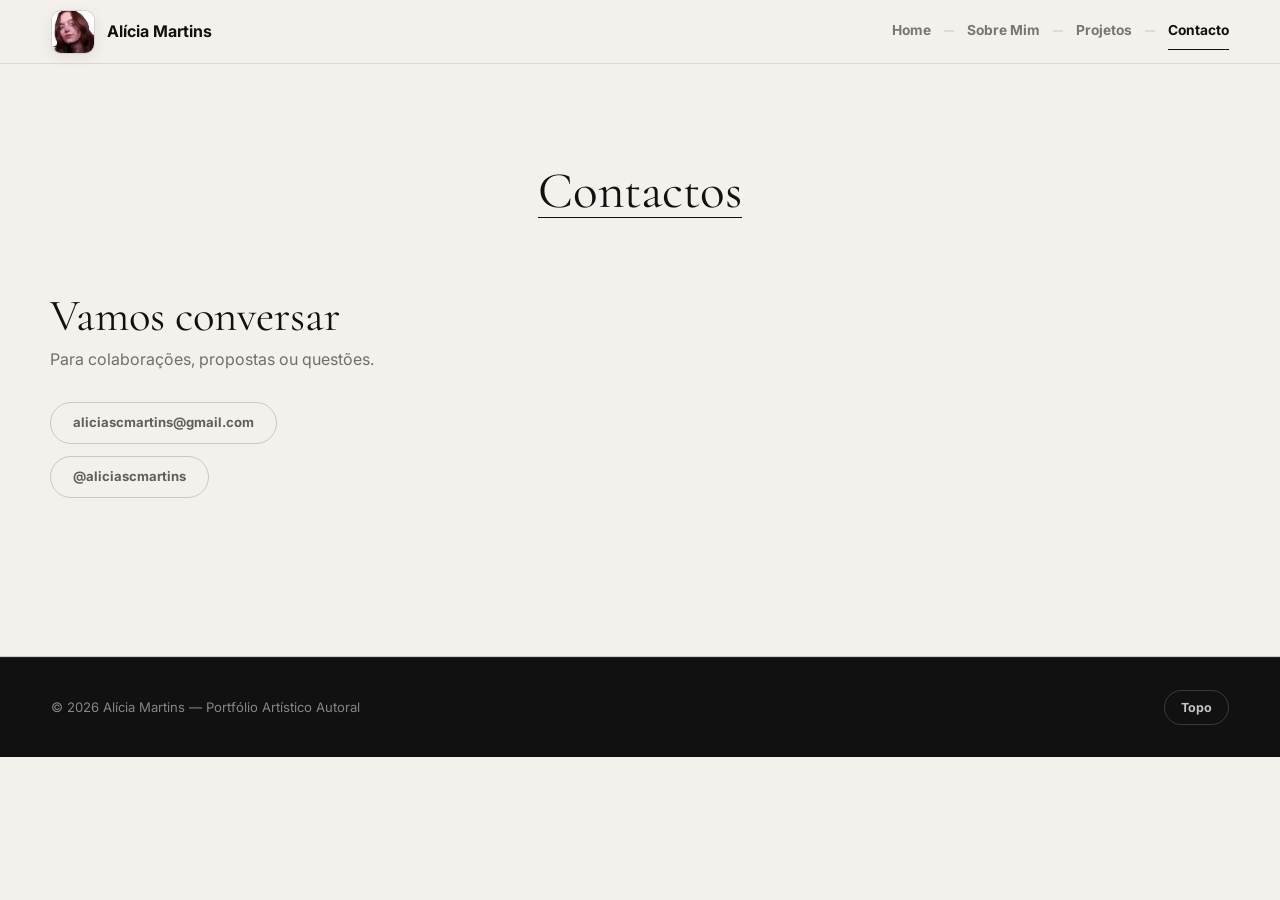
==== commit 5053ed70: "Melhorar desenvolvimento e contactos" ====
--- a/contacto.html
+++ b/contacto.html
@@ -37,9 +37,8 @@
             <p class="contact-lead">Vamos conversar</p>
             <p>Para colaborações, propostas ou questões.</p>
             <div class="contact-links" role="group" aria-label="Links de contacto">
-              <a href="mailto:aliciasmartins@gmail.com">aliciasmartins@gmail.com</a>
-              <a href="https://instagram.com/aliciasmartins" target="_blank" rel="noopener">(ig) aliciasmartins</a>
-              <a href="https://linkedin.com/in/aliciasmartins" target="_blank" rel="noopener">linkedin</a>
+              <a href="mailto:aliciascmartins@gmail.com">aliciascmartins@gmail.com</a>
+              <a href="https://www.instagram.com/aliciascmartins/" target="_blank" rel="noopener">@aliciascmartins</a>
             </div>
           </div>
           <div class="contact-empty" aria-hidden="true"></div>
--- a/css/style.css
+++ b/css/style.css
@@ -260,11 +260,12 @@
   gap: 16px;
   min-height: 300px;
   overflow: hidden;
-  border: 1.5px solid var(--line);
+  border: 1.5px solid color-mix(in srgb, var(--accent, var(--ink)) 48%, var(--line));
+  border-top: 6px solid var(--accent, var(--ink));
   border-radius: var(--radius);
   background: var(--white);
   padding: 18px;
-  box-shadow: 0 12px 32px rgba(17, 17, 17, .07);
+  box-shadow: 0 12px 32px color-mix(in srgb, var(--accent, var(--ink)) 11%, transparent);
   transition: transform .35s var(--ease-out), box-shadow .35s var(--ease-out), border-color var(--transition);
 }
 
@@ -289,8 +290,8 @@
 
 .hero-card:hover {
   transform: translateY(-4px);
-  box-shadow: 0 18px 42px rgba(17, 17, 17, .1);
-  border-color: rgba(17, 17, 17, .3);
+  box-shadow: 0 18px 42px color-mix(in srgb, var(--accent, var(--ink)) 18%, transparent);
+  border-color: color-mix(in srgb, var(--accent, var(--ink)) 64%, var(--line));
 }
 
 .hero-card--lower {
@@ -317,14 +318,14 @@
   opacity: 1;
   filter: none;
   border-radius: 12px;
-  background: rgba(244, 241, 236, .62);
+  background: color-mix(in srgb, var(--accent, var(--ink)) 7%, var(--paper));
   transition: opacity .5s var(--ease), transform .5s var(--ease);
 }
 
 .hero-card.fit-contain img {
   object-fit: contain;
   padding: 0;
-  background: rgba(244, 241, 236, .62);
+  background: color-mix(in srgb, var(--accent, var(--ink)) 7%, var(--paper));
 }
 
 .hero-card:hover img {
@@ -340,13 +341,14 @@
 
 .hero-card span {
   order: 1;
+  color: var(--accent, var(--ink));
   font-size: .82rem;
   font-weight: 800;
 }
 
 .hero-card strong {
   order: 3;
-  color: var(--ink);
+  color: var(--accent, var(--ink));
   font-size: clamp(1.15rem, 1.8vw, 1.55rem);
   font-weight: 800;
   line-height: 1.25;
@@ -362,10 +364,10 @@
   display: grid;
   min-height: 180px;
   place-items: center;
-  border: 1px dashed rgba(17, 17, 17, .2);
+  border: 1.5px dashed color-mix(in srgb, var(--accent, var(--ink)) 52%, rgba(17, 17, 17, .18));
   border-radius: 12px;
   background: #fff;
-  color: rgba(17, 17, 17, .48);
+  color: var(--accent, rgba(17, 17, 17, .48));
   font-size: .8rem;
   font-weight: 800;
   letter-spacing: .05em;
@@ -395,17 +397,115 @@
   color: var(--muted);
 }
 
+.process {
+  --accent: var(--animation);
+}
+
 .process-steps {
   display: grid;
   grid-template-columns: repeat(3, 1fr);
   gap: 18px;
+  margin-top: 30px;
+}
+
+.development-projects {
+  display: grid;
+  width: min(100%, 900px);
+  grid-template-columns: 1fr;
+  gap: 20px;
+  margin-bottom: clamp(28px, 4vw, 46px);
+}
+
+.development-project-card {
+  position: relative;
+  display: grid;
+  grid-template-columns: minmax(280px, .88fr) 1fr;
+  gap: clamp(24px, 4vw, 42px);
+  overflow: hidden;
+  border: 1.5px solid color-mix(in srgb, var(--accent, var(--ink)) 42%, var(--line));
+  border-left: 8px solid var(--accent, var(--ink));
+  border-radius: var(--radius);
+  background: rgba(255, 253, 250, .72);
+  padding: clamp(18px, 2.4vw, 28px);
+  color: var(--ink);
+  box-shadow: 0 16px 42px color-mix(in srgb, var(--accent, var(--ink)) 11%, transparent);
+  transition: transform .35s var(--ease-out), box-shadow .35s var(--ease-out), border-color var(--transition);
+}
+
+.development-project-card:hover {
+  transform: translateY(-4px);
+  border-color: color-mix(in srgb, var(--accent, var(--ink)) 58%, var(--line));
+  box-shadow: 0 18px 42px color-mix(in srgb, var(--accent, var(--ink)) 16%, transparent);
+}
+
+.development-project-preview {
+  display: grid;
+  min-height: 270px;
+  place-items: center;
+  border: 1.5px dashed color-mix(in srgb, var(--accent, var(--ink)) 52%, rgba(17, 17, 17, .18));
+  border-radius: 12px;
+  background: #fff;
+}
+
+.development-project-info {
+  display: flex;
+  min-width: 0;
+  flex-direction: column;
+  justify-content: center;
+}
+
+.development-project-meta {
+  display: flex;
+  flex-wrap: wrap;
+  justify-content: space-between;
+  gap: 10px;
+  margin-bottom: 16px;
+  color: var(--accent, var(--ink));
+  font-size: .78rem;
+  font-weight: 800;
+  letter-spacing: .04em;
+}
+
+.development-project-card h3 {
+  color: var(--accent, var(--ink));
+  font-family: var(--serif);
+  font-size: clamp(1.7rem, 3vw, 2.35rem);
+  font-weight: 500;
+  line-height: 1;
+}
+
+.development-project-card p {
+  margin-top: 12px;
+  color: var(--muted);
+  font-size: .9rem;
+}
+
+.development-tags {
+  display: flex;
+  flex-wrap: wrap;
+  gap: 8px;
+  margin-top: 18px;
+}
+
+.development-tags span {
+  display: inline-flex;
+  min-height: 30px;
+  align-items: center;
+  justify-content: center;
+  padding: 0 12px;
+  border: 1px solid color-mix(in srgb, var(--accent, var(--ink)) 36%, var(--line));
+  border-radius: 999px;
+  color: var(--accent, var(--ink));
+  font-size: .75rem;
+  font-weight: 800;
 }
 
 .process-card {
   position: relative;
   min-height: 220px;
   padding: 28px;
-  border: 1.5px solid var(--line);
+  border: 1.5px solid color-mix(in srgb, var(--accent, var(--ink)) 24%, var(--line));
+  border-top: 4px solid color-mix(in srgb, var(--accent, var(--ink)) 76%, var(--line));
   border-radius: var(--radius);
   background: rgba(255, 253, 250, .55);
   overflow: hidden;
@@ -419,8 +519,8 @@
 
 .process-card:hover {
   transform: translateY(-3px);
-  box-shadow: 0 6px 24px rgba(17, 17, 17, .06);
-  border-color: rgba(17, 17, 17, .28);
+  box-shadow: 0 10px 28px color-mix(in srgb, var(--accent, var(--ink)) 12%, transparent);
+  border-color: color-mix(in srgb, var(--accent, var(--ink)) 42%, var(--line));
 }
 
 .process-card:hover::after {
@@ -435,6 +535,10 @@
   letter-spacing: .04em;
 }
 
+.process-card span {
+  color: var(--accent, var(--ink));
+}
+
 .process-card h3 {
   margin: 28px 0 16px;
   font-size: 1.08rem;
@@ -452,17 +556,17 @@
 
 .about-grid {
   display: grid;
-  grid-template-columns: .78fr 1.22fr;
+  grid-template-columns: .9fr 1.1fr;
   gap: clamp(40px, 8vw, 96px);
   align-items: center;
 }
 
 .portrait-frame {
-  width: min(100%, 315px);
-  border: 1.5px solid var(--line);
-  border-radius: var(--radius);
-  background: var(--white);
-  padding: 18px;
+  width: min(100%, 430px);
+  border: 0;
+  border-radius: 0;
+  background: transparent;
+  padding: 0;
 }
 
 .portrait-frame img {
@@ -514,6 +618,21 @@
   transition: all var(--transition);
 }
 
+.chip-row span:nth-child(1) {
+  color: var(--paint);
+  border-color: color-mix(in srgb, var(--paint) 45%, var(--line));
+}
+
+.chip-row span:nth-child(2) {
+  color: var(--digital);
+  border-color: color-mix(in srgb, var(--digital) 45%, var(--line));
+}
+
+.chip-row span:nth-child(3) {
+  color: var(--animation);
+  border-color: color-mix(in srgb, var(--animation) 45%, var(--line));
+}
+
 .about-cta {
   margin-top: clamp(54px, 7vw, 84px);
   text-align: center;
@@ -596,6 +715,30 @@
   box-shadow: 0 2px 8px rgba(17, 17, 17, .14);
 }
 
+.filter[data-filter="pintura"] {
+  --filter-accent: var(--paint);
+}
+
+.filter[data-filter="digital"] {
+  --filter-accent: var(--digital);
+}
+
+.filter[data-filter="animacao"] {
+  --filter-accent: var(--animation);
+}
+
+.filter[data-filter]:not([data-filter="all"]) {
+  color: var(--filter-accent);
+  border-color: color-mix(in srgb, var(--filter-accent) 45%, var(--line));
+}
+
+.filter.active[data-filter]:not([data-filter="all"]) {
+  background: var(--filter-accent);
+  color: var(--paper);
+  border-color: var(--filter-accent);
+  box-shadow: 0 8px 20px color-mix(in srgb, var(--filter-accent) 24%, transparent);
+}
+
 .category-gallery {
   display: grid;
   grid-template-columns: repeat(3, 1fr);
@@ -610,12 +753,13 @@
   min-height: 0;
   aspect-ratio: auto;
   overflow: hidden;
-  border: 1.5px solid var(--line);
+  border: 1.5px solid color-mix(in srgb, var(--accent, var(--ink)) 42%, var(--line));
+  border-top: 6px solid var(--accent, var(--ink));
   border-radius: var(--radius);
   background: var(--white);
   cursor: pointer;
   text-align: left;
-  box-shadow: 0 10px 26px rgba(17, 17, 17, .055);
+  box-shadow: 0 10px 26px color-mix(in srgb, var(--accent, var(--ink)) 9%, transparent);
   transition: transform .35s var(--ease-out), box-shadow .35s var(--ease-out), border-color var(--transition);
 }
 
@@ -625,8 +769,8 @@
 
 .category-card:hover {
   transform: translateY(-4px);
-  box-shadow: 0 16px 34px rgba(17, 17, 17, .08);
-  border-color: rgba(17, 17, 17, .32);
+  box-shadow: 0 16px 34px color-mix(in srgb, var(--accent, var(--ink)) 16%, transparent);
+  border-color: color-mix(in srgb, var(--accent, var(--ink)) 58%, var(--line));
 }
 
 .category-card:nth-child(2):hover {
@@ -646,7 +790,7 @@
   overflow: hidden;
   place-items: center;
   border-radius: 12px;
-  background: rgba(244, 241, 236, .62);
+  background: color-mix(in srgb, var(--accent, var(--ink)) 7%, var(--paper));
 }
 
 .category-thumb::after {
@@ -685,6 +829,11 @@
   font-size: clamp(1.7rem, 3vw, 2.45rem);
   font-weight: 600;
   line-height: .96;
+  color: var(--accent, var(--ink));
+}
+
+.category-body span {
+  color: var(--accent, var(--ink));
 }
 
 .category-body p {
@@ -694,7 +843,7 @@
 
 .category-card.is-future .category-thumb {
   background: #fff;
-  border: 1px dashed rgba(17, 17, 17, .2);
+  border: 1.5px dashed color-mix(in srgb, var(--accent, var(--ink)) 52%, rgba(17, 17, 17, .18));
 }
 
 .future-placeholder {
@@ -703,7 +852,7 @@
   width: 100%;
   height: 100%;
   min-height: 150px;
-  color: rgba(17, 17, 17, .48);
+  color: var(--accent, rgba(17, 17, 17, .48));
   font-size: .78rem;
   font-weight: 800;
   letter-spacing: .05em;
@@ -741,7 +890,7 @@
 
 .project-group {
   padding-top: 24px;
-  border-top: 1px solid var(--line);
+  border-top: 2px solid var(--accent, var(--line));
 }
 
 .project-group-head {
@@ -767,6 +916,7 @@
   font-size: clamp(1.9rem, 3.4vw, 3.05rem);
   font-weight: 500;
   line-height: .95;
+  color: var(--accent, var(--ink));
 }
 
 .project-group-head p {
@@ -788,12 +938,13 @@
   min-height: 0;
   aspect-ratio: auto;
   overflow: hidden;
-  border: 1.5px solid var(--line);
+  border: 1.5px solid color-mix(in srgb, var(--accent, var(--ink)) 42%, var(--line));
+  border-top: 6px solid var(--accent, var(--ink));
   border-radius: var(--radius);
   background: var(--white);
   cursor: pointer;
   text-align: left;
-  box-shadow: 0 10px 26px rgba(17, 17, 17, .055);
+  box-shadow: 0 10px 26px color-mix(in srgb, var(--accent, var(--ink)) 9%, transparent);
   transition: transform .35s var(--ease-out), box-shadow .35s var(--ease-out), border-color var(--transition);
 }
 
@@ -813,8 +964,8 @@
 
 .card:hover {
   transform: translateY(-4px);
-  box-shadow: 0 16px 34px rgba(17, 17, 17, .08);
-  border-color: rgba(17, 17, 17, .32);
+  box-shadow: 0 16px 34px color-mix(in srgb, var(--accent, var(--ink)) 16%, transparent);
+  border-color: color-mix(in srgb, var(--accent, var(--ink)) 58%, var(--line));
 }
 
 .card-thumb {
@@ -826,7 +977,7 @@
   overflow: hidden;
   place-items: center;
   border-radius: 12px;
-  background: rgba(244, 241, 236, .62);
+  background: color-mix(in srgb, var(--accent, var(--ink)) 7%, var(--paper));
 }
 
 .card-thumb::after {
@@ -870,6 +1021,7 @@
   font-size: clamp(1.45rem, 2.2vw, 2rem);
   font-weight: 600;
   line-height: 1.05;
+  color: var(--accent, var(--ink));
 }
 
 .card p {
@@ -881,7 +1033,7 @@
 .card.is-future .card-thumb {
   min-height: 260px;
   background: #fff;
-  border: 1px dashed rgba(17, 17, 17, .2);
+  border: 1.5px dashed color-mix(in srgb, var(--accent, var(--ink)) 52%, rgba(17, 17, 17, .18));
 }
 
 .contact {
@@ -1294,13 +1446,12 @@
    ────────────────────────────────────────────── */
 
 .portrait-frame {
-  transition: box-shadow .4s cubic-bezier(.22,1,.36,1),
-              transform .4s cubic-bezier(.22,1,.36,1);
+  transition: none;
 }
 
 .portrait-frame:hover {
-  box-shadow: 0 8px 32px rgba(17, 17, 17, .08);
-  transform: translateY(-2px);
+  box-shadow: none;
+  transform: none;
 }
 
 .chip-row span:hover {
@@ -1410,6 +1561,11 @@
     grid-template-columns: 1fr;
   }
 
+  .development-projects,
+  .development-project-card {
+    grid-template-columns: 1fr;
+  }
+
   .project-group-head {
     display: block;
   }
@@ -1426,7 +1582,8 @@
   }
 
   .portrait-frame {
-    width: min(100%, 280px);
+    width: min(100%, 360px);
+    margin: 0 auto;
   }
 
   .contact-empty {
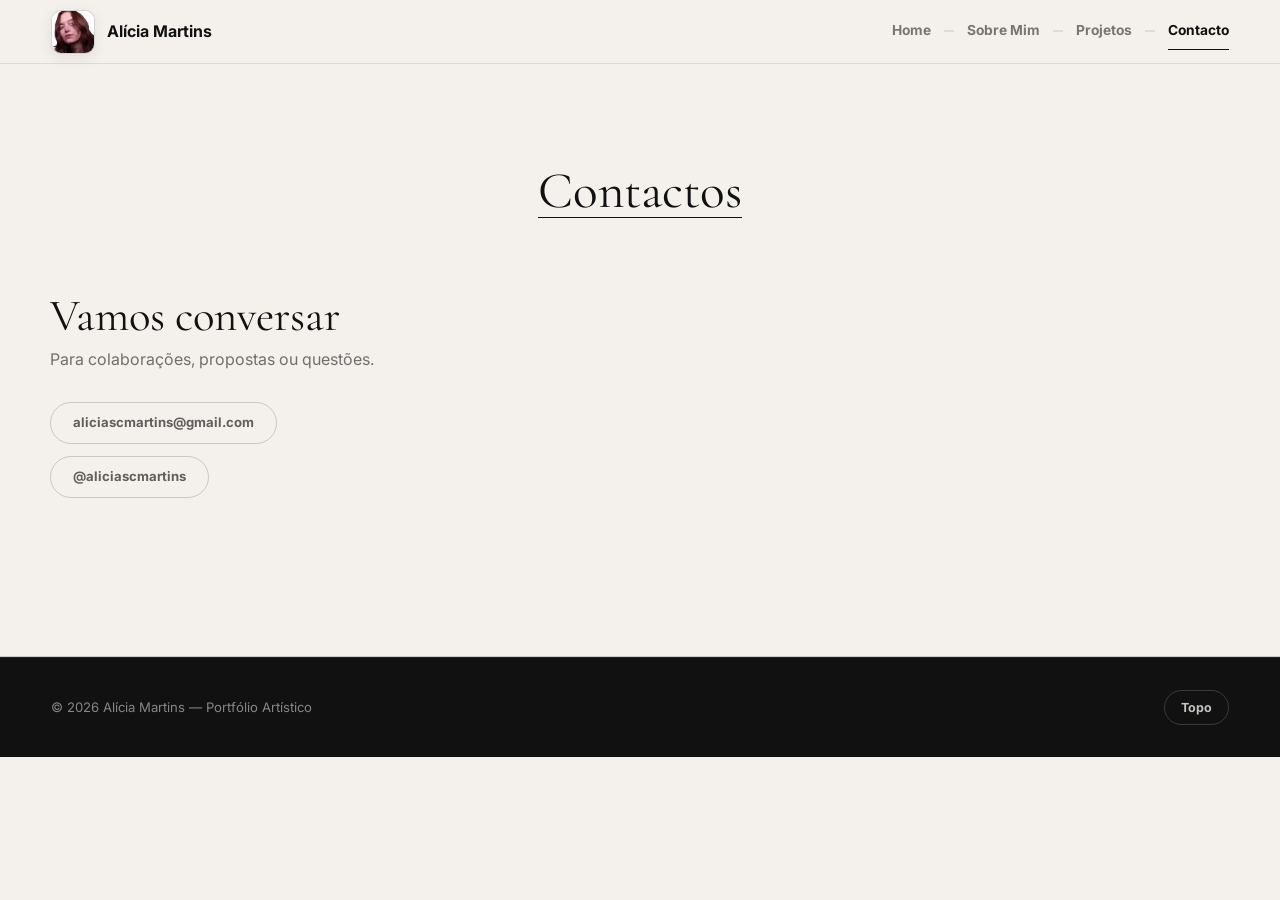
==== commit e1d1efba: "Remoção de referências ao termo 'autoral'" ====
--- a/contacto.html
+++ b/contacto.html
@@ -48,7 +48,7 @@
   </main>
 
   <footer class="site-footer">
-    <p>© <span id="year"></span> Alícia Martins — Portfólio Artístico Autoral</p>
+    <p>© <span id="year"></span> Alícia Martins — Portfólio Artístico</p>
     <a href="#topo">Topo</a>
   </footer>
 
